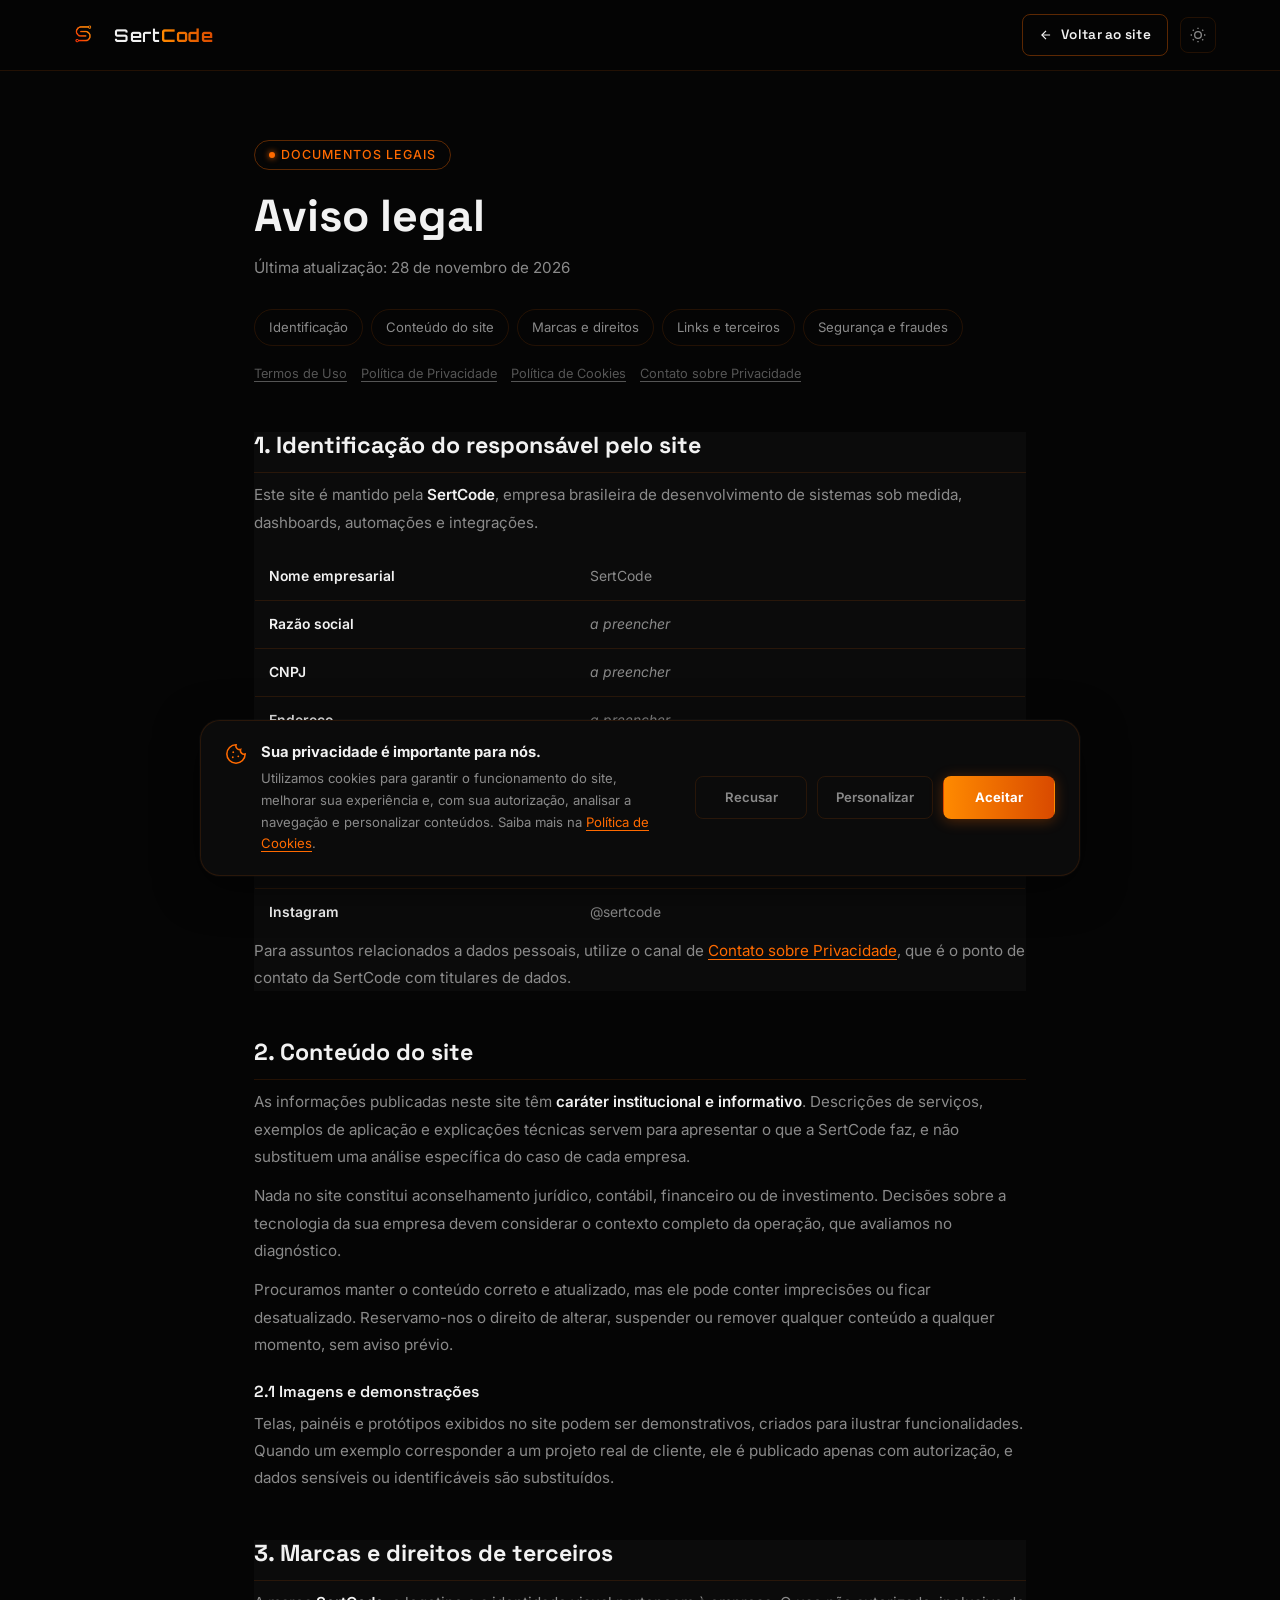
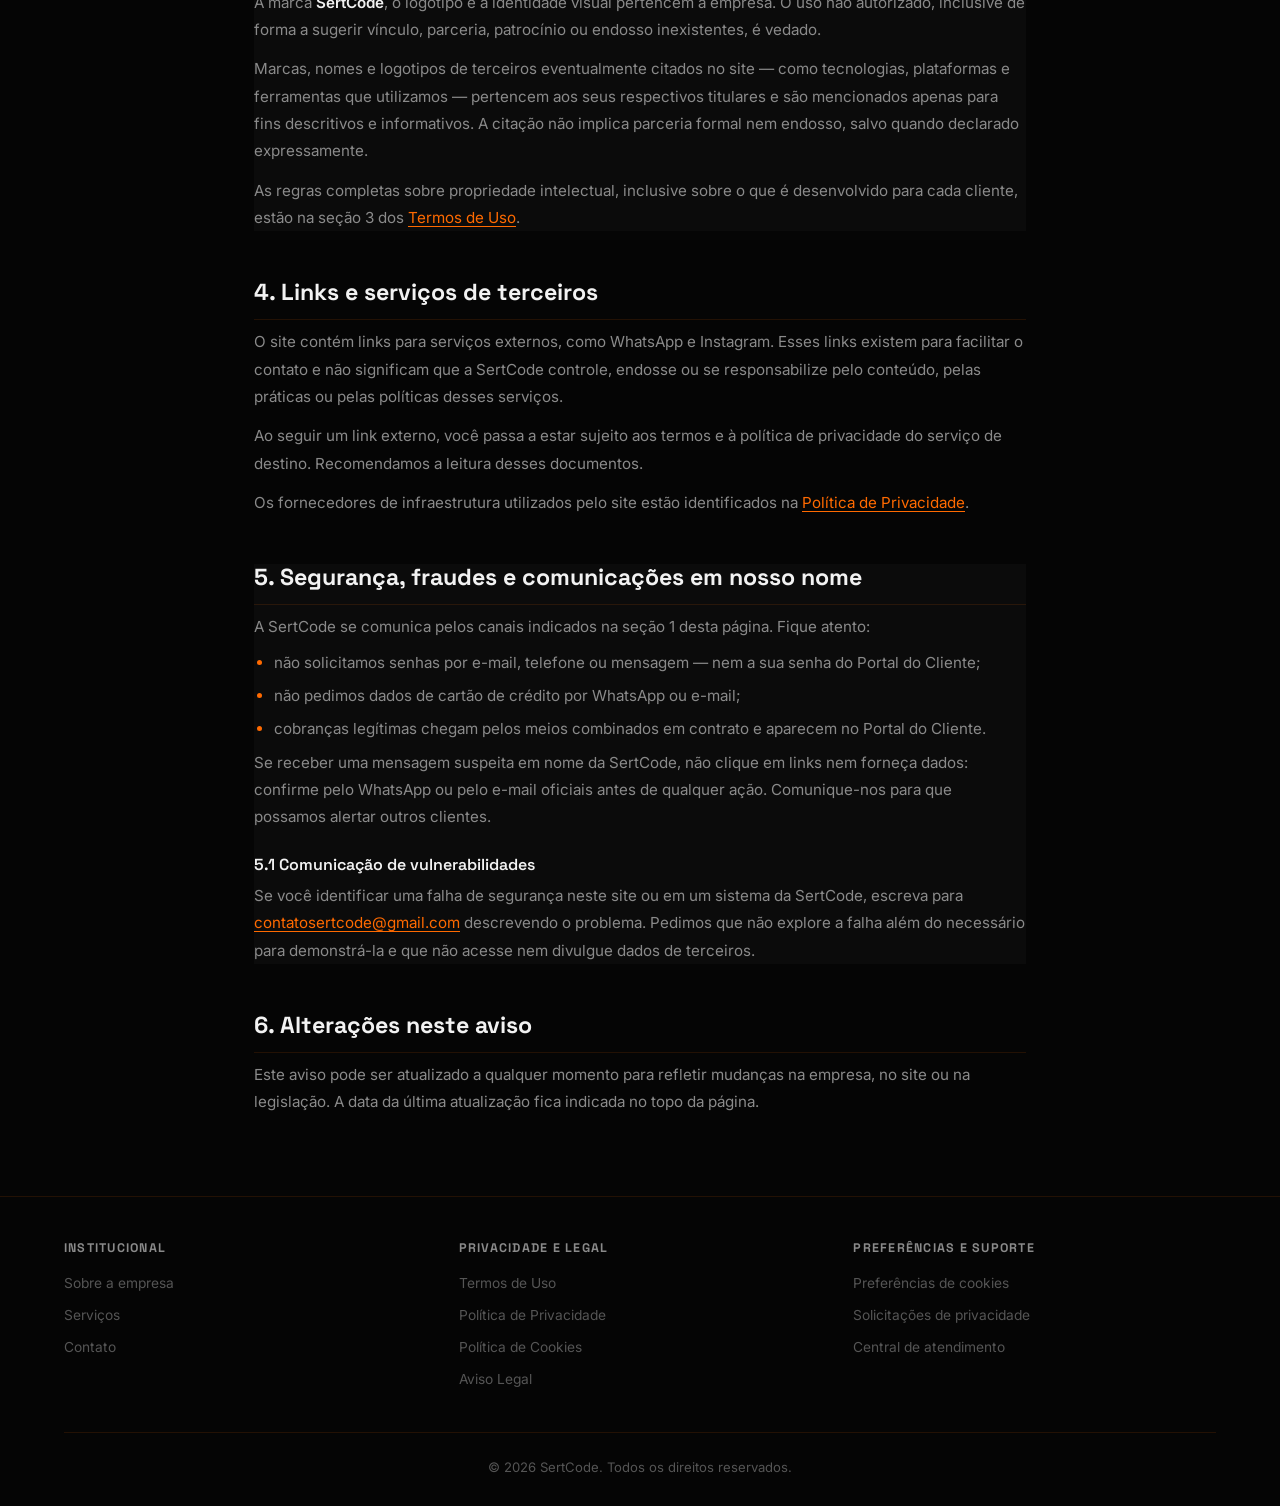
==== aviso-legal.html @ fe590bad "Cookies, paginas legais e Solicitacoes de Privacidade Espelha o que a SertLink ja tem, adaptado ao s" ====
<!DOCTYPE html>
<html lang="pt-BR">
<head>
  <meta charset="UTF-8">
  <meta name="viewport" content="width=device-width, initial-scale=1.0">
  <title>Aviso Legal — SertCode</title>
  <meta name="description" content="Identificação da SertCode, informações institucionais e limitações aplicáveis ao conteúdo do site sertcode.com.br.">
  <link rel="canonical" href="https://sertcode.com.br/aviso-legal.html">
  <link rel="icon" type="image/png" href="assets/logo-symbol.png">

  <link rel="preconnect" href="https://fonts.googleapis.com">
  <link rel="preconnect" href="https://fonts.gstatic.com" crossorigin>
  <link href="https://fonts.googleapis.com/css2?family=Inter:wght@400;500;600&family=Orbitron:wght@600;700&family=Space+Grotesk:wght@500;600;700;800&display=swap" rel="stylesheet">

  <link rel="stylesheet" href="css/variables.css?v=4">
  <link rel="stylesheet" href="css/reset.css?v=4">
  <link rel="stylesheet" href="css/components.css?v=4">
  <link rel="stylesheet" href="css/main.css?v=13">
  <link rel="stylesheet" href="css/cookies.css?v=1">

  <script>
    try { if (localStorage.getItem('sertcode_theme') === 'light') document.documentElement.setAttribute('data-theme', 'light'); } catch (e) {}
  </script>
</head>
<body>

<header id="navbar" class="scrolled">
  <div class="container nav-inner">
    <a href="index.html" class="nav-logo" aria-label="SertCode — Início">
      <img src="assets/logo-symbol.png" alt="SertCode" width="38" height="44">
      <span>Sert<em>Code</em></span>
    </a>
    <div class="legal-nav-actions">
      <a href="index.html" class="btn btn-outline legal-back">
        <svg width="14" height="14" fill="none" stroke="currentColor" stroke-width="2" viewBox="0 0 24 24" aria-hidden="true"><line x1="19" y1="12" x2="5" y2="12"/><polyline points="12 19 5 12 12 5"/></svg>
        Voltar ao site
      </a>
      <button class="theme-toggle" id="theme-toggle" aria-label="Alternar tema" title="Modo claro / escuro">
        <svg class="icon-sun" width="16" height="16" fill="none" stroke="currentColor" stroke-width="2" viewBox="0 0 24 24"><circle cx="12" cy="12" r="5"/><line x1="12" y1="1" x2="12" y2="3"/><line x1="12" y1="21" x2="12" y2="23"/><line x1="4.22" y1="4.22" x2="5.64" y2="5.64"/><line x1="18.36" y1="18.36" x2="19.78" y2="19.78"/><line x1="1" y1="12" x2="3" y2="12"/><line x1="21" y1="12" x2="23" y2="12"/><line x1="4.22" y1="19.78" x2="5.64" y2="18.36"/><line x1="18.36" y1="5.64" x2="19.78" y2="4.22"/></svg>
        <svg class="icon-moon" width="16" height="16" fill="none" stroke="currentColor" stroke-width="2" viewBox="0 0 24 24"><path d="M21 12.79A9 9 0 1111.21 3 7 7 0 0021 12.79z"/></svg>
      </button>
    </div>
  </div>
</header>

<main class="legal">
  <div class="container legal-inner">

    <div class="legal-head">
      <div class="badge">Documentos legais</div>
      <h1>Aviso legal</h1>
      <p class="legal-updated">Última atualização: 28 de novembro de 2026</p>
      <nav class="legal-toc" aria-label="Nesta página">
        <a href="#identificacao">Identificação</a>
        <a href="#conteudo">Conteúdo do site</a>
        <a href="#marcas">Marcas e direitos</a>
        <a href="#terceiros">Links e terceiros</a>
        <a href="#seguranca">Segurança e fraudes</a>
      </nav>
      <nav class="legal-irmas" aria-label="Outros documentos">
        <a href="termos.html">Termos de Uso</a>
        <a href="privacidade.html">Política de Privacidade</a>
        <a href="cookies.html">Política de Cookies</a>
        <a href="contato-privacidade.html">Contato sobre Privacidade</a>
      </nav>
    </div>

    <section id="identificacao">
      <h2>1. Identificação do responsável pelo site</h2>
      <p>Este site é mantido pela <strong>SertCode</strong>, empresa brasileira de desenvolvimento de sistemas sob medida, dashboards, automações e integrações.</p>

      <!-- ═══════════════════════════════════════════════════════════
           PREENCHER antes de publicar: razão social, CNPJ e endereço.
           Esses três dados são a razão de ser desta página — um aviso
           legal sem eles não identifica ninguém. O Marco Civil da
           Internet e o Código de Defesa do Consumidor (art. 2º do
           Decreto 7.962/2013, para quem vende on-line) pedem que o
           responsável pelo site seja identificável.
           ═══════════════════════════════════════════════════════════ -->
      <div class="legal-tabela-rolagem">
        <table class="legal-tabela">
          <tbody>
            <tr><th scope="row">Nome empresarial</th><td>SertCode</td></tr>
            <tr><th scope="row">Razão social</th><td><em>a preencher</em></td></tr>
            <tr><th scope="row">CNPJ</th><td><em>a preencher</em></td></tr>
            <tr><th scope="row">Endereço</th><td><em>a preencher</em></td></tr>
            <tr><th scope="row">E-mail</th><td><a href="mailto:contatosertcode@gmail.com">contatosertcode@gmail.com</a></td></tr>
            <tr><th scope="row">WhatsApp</th><td><a href="https://wa.me/5588994355394" target="_blank" rel="noopener">(88) 99435-5394</a></td></tr>
            <tr><th scope="row">Site</th><td><a href="https://sertcode.com.br">sertcode.com.br</a></td></tr>
            <tr><th scope="row">Instagram</th><td><a href="https://instagram.com/sertcode" target="_blank" rel="noopener">@sertcode</a></td></tr>
          </tbody>
        </table>
      </div>

      <p>Para assuntos relacionados a dados pessoais, utilize o canal de <a href="contato-privacidade.html">Contato sobre Privacidade</a>, que é o ponto de contato da SertCode com titulares de dados.</p>
    </section>

    <section id="conteudo">
      <h2>2. Conteúdo do site</h2>
      <p>As informações publicadas neste site têm <strong>caráter institucional e informativo</strong>. Descrições de serviços, exemplos de aplicação e explicações técnicas servem para apresentar o que a SertCode faz, e não substituem uma análise específica do caso de cada empresa.</p>
      <p>Nada no site constitui aconselhamento jurídico, contábil, financeiro ou de investimento. Decisões sobre a tecnologia da sua empresa devem considerar o contexto completo da operação, que avaliamos no diagnóstico.</p>
      <p>Procuramos manter o conteúdo correto e atualizado, mas ele pode conter imprecisões ou ficar desatualizado. Reservamo-nos o direito de alterar, suspender ou remover qualquer conteúdo a qualquer momento, sem aviso prévio.</p>

      <h3>2.1 Imagens e demonstrações</h3>
      <p>Telas, painéis e protótipos exibidos no site podem ser demonstrativos, criados para ilustrar funcionalidades. Quando um exemplo corresponder a um projeto real de cliente, ele é publicado apenas com autorização, e dados sensíveis ou identificáveis são substituídos.</p>
    </section>

    <section id="marcas">
      <h2>3. Marcas e direitos de terceiros</h2>
      <p>A marca <strong>SertCode</strong>, o logotipo e a identidade visual pertencem à empresa. O uso não autorizado, inclusive de forma a sugerir vínculo, parceria, patrocínio ou endosso inexistentes, é vedado.</p>
      <p>Marcas, nomes e logotipos de terceiros eventualmente citados no site — como tecnologias, plataformas e ferramentas que utilizamos — pertencem aos seus respectivos titulares e são mencionados apenas para fins descritivos e informativos. A citação não implica parceria formal nem endosso, salvo quando declarado expressamente.</p>
      <p>As regras completas sobre propriedade intelectual, inclusive sobre o que é desenvolvido para cada cliente, estão na seção 3 dos <a href="termos.html#propriedade">Termos de Uso</a>.</p>
    </section>

    <section id="terceiros">
      <h2>4. Links e serviços de terceiros</h2>
      <p>O site contém links para serviços externos, como WhatsApp e Instagram. Esses links existem para facilitar o contato e não significam que a SertCode controle, endosse ou se responsabilize pelo conteúdo, pelas práticas ou pelas políticas desses serviços.</p>
      <p>Ao seguir um link externo, você passa a estar sujeito aos termos e à política de privacidade do serviço de destino. Recomendamos a leitura desses documentos.</p>
      <p>Os fornecedores de infraestrutura utilizados pelo site estão identificados na <a href="privacidade.html#compartilhamento">Política de Privacidade</a>.</p>
    </section>

    <section id="seguranca">
      <h2>5. Segurança, fraudes e comunicações em nosso nome</h2>
      <p>A SertCode se comunica pelos canais indicados na seção 1 desta página. Fique atento:</p>
      <ul>
        <li>não solicitamos senhas por e-mail, telefone ou mensagem — nem a sua senha do Portal do Cliente;</li>
        <li>não pedimos dados de cartão de crédito por WhatsApp ou e-mail;</li>
        <li>cobranças legítimas chegam pelos meios combinados em contrato e aparecem no Portal do Cliente.</li>
      </ul>
      <p>Se receber uma mensagem suspeita em nome da SertCode, não clique em links nem forneça dados: confirme pelo WhatsApp ou pelo e-mail oficiais antes de qualquer ação. Comunique-nos para que possamos alertar outros clientes.</p>

      <h3>5.1 Comunicação de vulnerabilidades</h3>
      <p>Se você identificar uma falha de segurança neste site ou em um sistema da SertCode, escreva para <a href="mailto:contatosertcode@gmail.com">contatosertcode@gmail.com</a> descrevendo o problema. Pedimos que não explore a falha além do necessário para demonstrá-la e que não acesse nem divulgue dados de terceiros.</p>
    </section>

    <section id="alteracoes">
      <h2>6. Alterações neste aviso</h2>
      <p>Este aviso pode ser atualizado a qualquer momento para refletir mudanças na empresa, no site ou na legislação. A data da última atualização fica indicada no topo da página.</p>
    </section>

  </div>
</main>

<footer class="legal-footer">
  <div class="container">
    <div class="legal-footer-cols">
      <div class="legal-footer-col">
        <h4>Institucional</h4>
        <a href="index.html#sobre">Sobre a empresa</a>
        <a href="index.html#servicos">Serviços</a>
        <a href="index.html#contato">Contato</a>
      </div>
      <div class="legal-footer-col">
        <h4>Privacidade e Legal</h4>
        <a href="termos.html">Termos de Uso</a>
        <a href="privacidade.html">Política de Privacidade</a>
        <a href="cookies.html">Política de Cookies</a>
        <a href="aviso-legal.html">Aviso Legal</a>
      </div>
      <div class="legal-footer-col">
        <h4>Preferências e Suporte</h4>
        <a href="#" data-cookies="preferencias">Preferências de cookies</a>
        <a href="contato-privacidade.html">Solicitações de privacidade</a>
        <a href="cliente.html">Central de atendimento</a>
      </div>
    </div>
    <div class="legal-footer-base">&copy; 2026 SertCode. Todos os direitos reservados.</div>
  </div>
</footer>

<script>
  document.getElementById('theme-toggle').addEventListener('click', function () {
    var root = document.documentElement;
    var toLight = root.getAttribute('data-theme') !== 'light';
    if (toLight) root.setAttribute('data-theme', 'light'); else root.removeAttribute('data-theme');
    try { localStorage.setItem('sertcode_theme', toLight ? 'light' : 'dark'); } catch (e) {}
  });
</script>
<script src="js/cookies.js?v=1" defer></script>

</body>
</html>
---- css/variables.css ----
:root {
  --bg:           #050505;
  --surface:      #0B0B0B;
  --surface-2:    #111111;
  --border:       rgba(255,106,0,0.12);
  --border-hover: rgba(255,106,0,0.35);
  --text:         #F2F2F2;
  --text-muted:   #8A8A8A;
  --text-dim:     #555555;
  --orange:       #FF6A00;
  --orange-dark:  #D94A00;
  --glow:         #FF8A00;
  --gradient:     linear-gradient(180deg,#FF8A00 0%,#FF6A00 45%,#F25C05 75%,#D94A00 100%);
  --gradient-h:   linear-gradient(90deg,#FF8A00 0%,#D94A00 100%);
  --shadow-glow:  0 0 24px rgba(255,106,0,0.25), 0 0 60px rgba(255,106,0,0.08);
  --shadow-card:  0 4px 32px rgba(0,0,0,0.6);
  --radius:       12px;
  --radius-sm:    8px;
  --radius-lg:    20px;
  --font-body:    'Inter', system-ui, sans-serif;
  --font-head:    'Space Grotesk', 'Inter', system-ui, sans-serif;
  --transition:   0.3s cubic-bezier(0.4,0,0.2,1);
  --max-w:        1200px;
  --section-gap:  120px;
}

/* ── TEMA CLARO ── */
[data-theme="light"] {
  --bg:           #F5F5F5;
  --surface:      #FFFFFF;
  --surface-2:    #EFEFEF;
  --border:       rgba(255,106,0,0.15);
  --border-hover: rgba(255,106,0,0.4);
  --text:         #111111;
  --text-muted:   #555555;
  --text-dim:     #999999;
  --shadow-card:  0 4px 32px rgba(0,0,0,0.1);
}
---- css/components.css ----
/* ── BUTTONS ── */
.btn {
  display: inline-flex; align-items: center; gap: 8px;
  padding: 14px 32px; border-radius: var(--radius-sm);
  font-family: var(--font-head); font-weight: 600; font-size: 0.95rem;
  letter-spacing: 0.02em; cursor: pointer; transition: var(--transition);
  position: relative; overflow: hidden; white-space: nowrap;
}
.btn::before {
  content: ''; position: absolute; inset: 0;
  background: rgba(255,255,255,0.08); opacity: 0;
  transition: opacity var(--transition);
}
.btn:hover::before { opacity: 1; }
.btn-primary {
  background: var(--gradient-h); color: #fff;
  box-shadow: 0 0 20px rgba(255,106,0,0.4), 0 4px 16px rgba(0,0,0,0.4);
}
.btn-primary:hover {
  box-shadow: 0 0 32px rgba(255,106,0,0.6), 0 6px 20px rgba(0,0,0,0.5);
  transform: translateY(-1px);
}
.btn-outline {
  border: 1.5px solid var(--border-hover); color: var(--text);
}
.btn-outline:hover {
  border-color: var(--orange); color: var(--orange);
  box-shadow: 0 0 16px rgba(255,106,0,0.2);
  transform: translateY(-1px);
}

/* ── BADGE ── */
.badge {
  display: inline-flex; align-items: center; gap: 6px;
  padding: 4px 14px; border-radius: 100px;
  border: 1px solid var(--border-hover);
  font-size: 0.78rem; font-weight: 500; letter-spacing: 0.08em;
  text-transform: uppercase; color: var(--orange);
}
.badge::before {
  content: ''; width: 6px; height: 6px; border-radius: 50%;
  background: var(--orange);
  box-shadow: 0 0 6px var(--orange);
  animation: pulse 2s infinite;
}
@keyframes pulse {
  0%,100% { opacity:1; } 50% { opacity:0.4; }
}

/* ── SECTION HEADER ── */
.section-header { text-align: center; margin-bottom: 64px; }
.section-header .badge { margin-bottom: 20px; }
.section-header h2 {
  font-size: clamp(2rem, 4vw, 3rem); font-weight: 700;
  color: var(--text); margin-bottom: 16px;
}
.section-header p {
  font-size: 1.05rem; max-width: 560px; margin: 0 auto;
  color: var(--text-muted); line-height: 1.7;
}

/* ── CARD ── */
.card {
  background: var(--surface); border: 1px solid var(--border);
  border-radius: var(--radius); padding: 32px;
  transition: var(--transition); position: relative; overflow: hidden;
}
.card::after {
  content: ''; position: absolute; inset: 0;
  background: radial-gradient(circle at 50% 0%, rgba(255,106,0,0.06) 0%, transparent 60%);
  opacity: 0; transition: opacity var(--transition);
  pointer-events: none;
}
.card:hover { border-color: var(--border-hover); transform: translateY(-4px); box-shadow: var(--shadow-card); }
.card:hover::after { opacity: 1; }

/* ── ICON BOX ── */
.icon-box {
  width: 52px; height: 52px; border-radius: var(--radius-sm);
  background: rgba(255,106,0,0.1); border: 1px solid rgba(255,106,0,0.2);
  display: flex; align-items: center; justify-content: center;
  color: var(--orange); margin-bottom: 20px; transition: var(--transition);
}
.card:hover .icon-box {
  background: rgba(255,106,0,0.2); box-shadow: 0 0 16px rgba(255,106,0,0.25);
}

/* ── DIVIDER ── */
.divider {
  width: 48px; height: 3px; background: var(--gradient-h);
  border-radius: 2px; margin: 16px 0;
}

/* ── REVEAL ANIMATION ── */
.reveal {
  opacity: 0; transform: translateY(32px);
  transition: opacity 0.7s ease, transform 0.7s ease;
}
.reveal.visible { opacity: 1; transform: translateY(0); }
.reveal-left  { opacity: 0; transform: translateX(-32px); transition: opacity 0.7s ease, transform 0.7s ease; }
.reveal-right { opacity: 0; transform: translateX(32px);  transition: opacity 0.7s ease, transform 0.7s ease; }
.reveal-left.visible, .reveal-right.visible { opacity: 1; transform: translateX(0); }

/* ── CONTAINER ── */
.container { max-width: var(--max-w); margin: 0 auto; padding: 0 24px; }

/* ── GRADIENT TEXT ── */
.grad-text {
  background: var(--gradient-h); -webkit-background-clip: text;
  -webkit-text-fill-color: transparent; background-clip: text;
}

/* ── THEME TOGGLE ── */
.theme-toggle {
  width: 36px; height: 36px;
  border-radius: var(--radius-sm);
  border: 1.5px solid var(--border);
  background: transparent;
  color: var(--text-muted);
  display: flex; align-items: center; justify-content: center;
  cursor: pointer; transition: var(--transition);
  flex-shrink: 0;
}
.theme-toggle:hover {
  border-color: var(--orange);
  color: var(--orange);
}
/* mostrar só o ícone correto */
[data-theme="light"] .theme-toggle .icon-sun  { display: none; }
[data-theme="light"] .theme-toggle .icon-moon { display: block; }
:not([data-theme="light"]) .theme-toggle .icon-sun  { display: block; }
:not([data-theme="light"]) .theme-toggle .icon-moon { display: none; }

/* ── FOOTER LOGO COMO LINK ── */
a.footer-logo {
  text-decoration: none;
  transition: opacity var(--transition);
}
a.footer-logo:hover { opacity: 0.8; }
---- css/main.css ----
/* ══════════════════════════════════════
   PRELOADER
══════════════════════════════════════ */
#preloader {
  position: fixed; inset: 0; z-index: 9999;
  background: var(--bg); display: flex; flex-direction: column;
  align-items: center; justify-content: center; gap: 24px;
  transition: opacity 0.6s ease, visibility 0.6s ease;
}
#preloader.hidden { opacity: 0; visibility: hidden; }
#preloader .pre-logo { width: 64px; animation: preRotate 1.8s ease-in-out infinite; }
@keyframes preRotate { 0%,100%{transform:scale(1);} 50%{transform:scale(1.12);} }
#preloader .pre-bar {
  width: 160px; height: 2px; background: var(--surface-2); border-radius: 2px; overflow: hidden;
}
#preloader .pre-bar-fill {
  height: 100%; background: var(--gradient-h); border-radius: 2px;
  animation: preLoad 1.6s ease forwards;
}
@keyframes preLoad { from{width:0} to{width:100%} }

/* ══════════════════════════════════════
   CURSOR
══════════════════════════════════════ */
#cursor {
  width: 12px; height: 12px; background: var(--orange);
  border-radius: 50%; position: fixed; pointer-events: none;
  z-index: 9998; transform: translate(-50%,-50%);
  transition: transform 0.1s, width 0.3s, height 0.3s, background 0.3s;
  mix-blend-mode: screen;
}
#cursor-ring {
  width: 36px; height: 36px; border: 1.5px solid rgba(255,106,0,0.5);
  border-radius: 50%; position: fixed; pointer-events: none;
  z-index: 9997; transform: translate(-50%,-50%);
  transition: left 0.12s ease, top 0.12s ease, width 0.3s, height 0.3s, opacity 0.3s;
}

/* ══════════════════════════════════════
   NAV
══════════════════════════════════════ */
#navbar {
  position: fixed; top: 0; left: 0; right: 0; z-index: 1000;
  padding: 20px 0; transition: var(--transition);
}
#navbar.scrolled {
  background: rgba(5,5,5,0.92); backdrop-filter: blur(20px);
  border-bottom: 1px solid var(--border); padding: 14px 0;
}
.nav-inner {
  display: flex; align-items: center; justify-content: space-between;
}
.nav-logo { display: flex; align-items: center; gap: 12px; }
.nav-logo img { width: 38px; height: auto; }
.nav-logo span {
  font-family: 'Orbitron', sans-serif; font-weight: 600; font-size: 1.1rem;
  letter-spacing: 0.04em; color: var(--text);
}
.nav-logo span em {
  font-weight: 700; font-style: normal;
  background: var(--gradient-h);
  -webkit-background-clip: text; -webkit-text-fill-color: transparent;
  background-clip: text;
}
.nav-links { display: flex; align-items: center; gap: 36px; }
.nav-links a {
  font-size: 0.9rem; font-weight: 500; color: var(--text-muted);
  transition: color var(--transition); letter-spacing: 0.02em;
}
.nav-links a:hover { color: var(--text); }
.nav-cta { display: flex; align-items: center; gap: 12px; }
.nav-cta .btn { padding: 10px 22px; font-size: 0.88rem; }
.hamburger {
  display: none; flex-direction: column; gap: 5px; cursor: pointer; padding: 4px;
}
.hamburger span {
  display: block; width: 24px; height: 2px; background: var(--text);
  border-radius: 2px; transition: var(--transition);
}
.hamburger.open span:nth-child(1) { transform: translateY(7px) rotate(45deg); }
.hamburger.open span:nth-child(2) { opacity: 0; }
.hamburger.open span:nth-child(3) { transform: translateY(-7px) rotate(-45deg); }

/* mobile menu */
#mobile-menu {
  display: none; position: fixed; inset: 0; z-index: 999;
  background: rgba(5,5,5,0.98); backdrop-filter: blur(24px);
  flex-direction: column; align-items: center; justify-content: center;
  gap: 40px; opacity: 0; visibility: hidden; transition: var(--transition);
}
#mobile-menu.open { opacity: 1; visibility: visible; display: flex; }
#mobile-menu a {
  font-family: var(--font-head); font-size: 1.6rem; font-weight: 700;
  color: var(--text-muted); transition: color var(--transition);
}
#mobile-menu a:hover { color: var(--orange); }

/* ══════════════════════════════════════
   HERO
══════════════════════════════════════ */
#hero {
  min-height: 100vh; display: flex; align-items: center;
  position: relative; overflow: hidden; padding-top: 100px;
}
#hero-canvas {
  position: absolute; inset: 0; z-index: 0; opacity: 0.35;
}
.hero-glow {
  position: absolute; width: 600px; height: 600px; border-radius: 50%;
  background: radial-gradient(circle, rgba(255,106,0,0.12) 0%, transparent 70%);
  top: -100px; right: -100px; z-index: 0; pointer-events: none;
  animation: glowPulse 6s ease-in-out infinite;
}
@keyframes glowPulse { 0%,100%{opacity:1;transform:scale(1);} 50%{opacity:0.6;transform:scale(1.1);} }
.hero-inner {
  position: relative; z-index: 1;
  display: grid; grid-template-columns: 1fr 1fr; gap: 64px;
  align-items: center; width: 100%;
}
.hero-content { max-width: 580px; }
.hero-content .badge { margin-bottom: 28px; }
.hero-content h1 {
  font-size: clamp(2.6rem, 5.5vw, 4.2rem); font-weight: 800;
  line-height: 1.1; color: var(--text); margin-bottom: 24px;
  letter-spacing: -0.02em;
}
.hero-content p {
  font-size: 1.1rem; line-height: 1.75; color: var(--text-muted);
  margin-bottom: 40px; max-width: 480px;
}
.hero-btns { display: flex; gap: 16px; flex-wrap: wrap; }
.hero-stats {
  display: flex; gap: 40px; margin-top: 56px; padding-top: 40px;
  border-top: 1px solid var(--border);
}
.hero-stat-num {
  font-family: var(--font-head); font-size: 2rem; font-weight: 800;
  color: var(--orange); line-height: 1;
}
.hero-stat-label {
  font-size: 0.82rem; color: var(--text-dim); margin-top: 4px;
  text-transform: uppercase; letter-spacing: 0.06em;
}
/* hero visual */
.hero-visual {
  display: flex; align-items: center; justify-content: center; position: relative;
}
.hero-symbol-wrap {
  position: relative; display: flex; align-items: center; justify-content: center;
}
.hero-symbol-bg {
  width: 420px; height: 420px; border-radius: 50%;
  background: radial-gradient(circle, rgba(255,106,0,0.08) 0%, transparent 70%);
  position: absolute;
  animation: glowPulse 4s ease-in-out infinite;
}
.hero-symbol-ring {
  width: 320px; height: 320px; border-radius: 50%;
  border: 1px solid rgba(255,106,0,0.15);
  position: absolute; animation: spin 20s linear infinite;
}
.hero-symbol-ring-2 {
  width: 260px; height: 260px; border-radius: 50%;
  border: 1px dashed rgba(255,106,0,0.1);
  position: absolute; animation: spin 14s linear infinite reverse;
}
@keyframes spin { to { transform: rotate(360deg); } }
.hero-symbol { width: 140px; position: relative; z-index: 1;
  filter: drop-shadow(0 0 24px rgba(255,106,0,0.5));
  animation: float 5s ease-in-out infinite;
}
@keyframes float { 0%,100%{transform:translateY(0);} 50%{transform:translateY(-12px);} }

/* floating cards */
.hero-float-card {
  position: absolute; background: var(--surface); border: 1px solid var(--border);
  border-radius: var(--radius-sm); padding: 12px 16px;
  display: flex; align-items: center; gap: 10px;
  font-size: 0.82rem; font-weight: 500; color: var(--text);
  box-shadow: var(--shadow-card); backdrop-filter: blur(12px);
  animation: float 5s ease-in-out infinite;
}
.hero-float-card:nth-child(2) { animation-delay: -1.5s; }
.hero-float-card:nth-child(3) { animation-delay: -3s; }
.hero-float-card .dot { width:8px;height:8px;border-radius:50%;background:var(--orange);box-shadow:0 0 6px var(--orange); }
.card-top-right { top: 30px; right: -20px; }
.card-bottom-left { bottom: 20px; left: -30px; }
.card-mid-right { top: 50%; right: -40px; transform: translateY(-50%); }

/* ══════════════════════════════════════
   SECTION WRAPPER
══════════════════════════════════════ */
section { padding: var(--section-gap) 0; }
section:nth-child(even) { background: var(--surface); }

/* ══════════════════════════════════════
   SOBRE
══════════════════════════════════════ */
.about-centered {
  max-width: 760px; margin: 0 auto; text-align: center;
}
.about-centered .divider { margin: 16px auto; }
.about-centered h2 {
  font-size: clamp(1.8rem, 3vw, 2.6rem); font-weight: 700;
  color: var(--text); margin-bottom: 20px;
}
.about-centered p { font-size: 1rem; line-height: 1.8; margin-bottom: 20px; }
.about-tags { display: flex; flex-wrap: wrap; justify-content: center; gap: 10px; margin-top: 32px; }
.about-tag {
  padding: 6px 16px; border-radius: 100px;
  border: 1px solid var(--border); font-size: 0.82rem;
  color: var(--text-muted); transition: var(--transition);
}
.about-tag:hover { border-color: var(--orange); color: var(--orange); }

/* ── Quem lidera ── */
.founder {
  display: grid; grid-template-columns: minmax(0, 360px) minmax(0, 1fr);
  gap: clamp(32px, 5vw, 64px); align-items: center;
  max-width: 980px; margin: clamp(64px, 8vw, 96px) auto 0;
}

.founder-retrato { position: relative; margin: 0; }
/* O brilho fica atrás e maior que a foto: é o que tira o ar de recorte
   colado e integra o retrato ao resto da página. */
.founder-aura {
  position: absolute; inset: -14%; border-radius: 50%;
  background: radial-gradient(circle at 50% 42%,
    rgba(255,138,0,0.28) 0%, rgba(255,106,0,0.10) 45%, transparent 72%);
  filter: blur(6px); pointer-events: none;
}
.founder-retrato img {
  /* `height: auto` é obrigatório: sem ele o atributo height do HTML vale
     como altura fixa, as duas medidas ficam definidas e o aspect-ratio
     é ignorado — a foto saía com 1402px de altura. */
  position: relative; display: block; width: 100%; height: auto;
  aspect-ratio: 1 / 1;
  object-fit: cover; object-position: 50% 14%;
  border-radius: 50%;
  /* A máscara apaga os últimos por cento da borda, então o fundo cinza do
     estúdio se dissolve em vez de terminar num corte seco. Sem moldura:
     a forma vem do desvanecimento, não de um anel desenhado por cima. */
  -webkit-mask-image: radial-gradient(circle at 50% 50%, #000 67%, transparent 99%);
          mask-image: radial-gradient(circle at 50% 50%, #000 67%, transparent 99%);
  /* drop-shadow segue o alfa da máscara; box-shadow desenharia a sombra
     do quadrado original e devolveria a borda que acabamos de dissolver. */
  filter: drop-shadow(0 18px 40px rgba(0,0,0,0.38));
}
[data-theme="light"] .founder-retrato img { filter: drop-shadow(0 18px 40px rgba(0,0,0,0.14)); }

.founder-selo {
  position: absolute; left: 50%; bottom: -10px; transform: translateX(-50%);
  z-index: 2;
  display: inline-flex; align-items: center; gap: 7px; white-space: nowrap;
  padding: 8px 16px; border-radius: 100px;
  background: var(--gradient-h); color: #fff;
  font-size: 0.76rem; font-weight: 700; letter-spacing: .04em;
  box-shadow: 0 8px 22px rgba(217,74,0,0.35);
}
/* A barra é o caractere mesmo, só esmaecido: desenhada com um elemento
   vazio ela sumiria ao copiar o texto e para quem usa leitor de tela,
   que ouviria "CEOCofundadora". */
.founder-selo-barra { opacity: .45; font-weight: 400; }

.founder-texto { text-align: left; }
.founder-texto .badge { margin-bottom: 14px; }
.founder-nome {
  font-family: var(--font-head);
  font-size: clamp(1.5rem, 2.6vw, 2rem); font-weight: 700;
  color: var(--text); margin-bottom: 8px;
}
/* Os dois títulos separados por um losango: lidos como duas competências
   de igual peso, e não como um cargo comprido. */
.founder-cargo {
  display: flex; align-items: center; flex-wrap: wrap; gap: 10px;
  margin-bottom: 22px; font-size: 0.9rem; font-weight: 600;
}
.founder-cargo span {
  background: var(--gradient-h);
  -webkit-background-clip: text; -webkit-text-fill-color: transparent;
  background-clip: text;
}
.founder-cargo i {
  width: 5px; height: 5px; flex-shrink: 0;
  transform: rotate(45deg); background: var(--orange); opacity: .55;
}

.founder-texto > p { font-size: 0.97rem; line-height: 1.8; margin-bottom: 22px; }

.founder-pontos { list-style: none; display: grid; gap: 14px; margin: 0; padding: 0; }
.founder-pontos li {
  position: relative; padding-left: 26px;
  font-size: 0.9rem; line-height: 1.65; color: var(--text-muted);
}
.founder-pontos li::before {
  content: ''; position: absolute; left: 0; top: 7px;
  width: 11px; height: 11px; border-radius: 50%;
  border: 2px solid var(--orange);
}
.founder-pontos strong {
  display: block; color: var(--text); font-weight: 600;
  font-size: 0.95rem; margin-bottom: 2px;
}

@media (max-width: 860px) {
  .founder { grid-template-columns: 1fr; justify-items: center; text-align: center; }
  .founder-retrato { width: min(280px, 72vw); }
  .founder-texto { text-align: left; margin-top: 18px; }
  .founder-cargo { justify-content: flex-start; }
}
/* Em tela estreita os dois títulos não cabem lado a lado e o losango
   sobrava sozinho no fim da linha; empilhados, cada um fica inteiro. */
@media (max-width: 560px) {
  .founder-cargo { flex-direction: column; align-items: flex-start; gap: 3px; }
  .founder-cargo i { display: none; }
}

/* ══════════════════════════════════════
   SERVIÇOS
══════════════════════════════════════ */
.services-grid {
  display: grid; grid-template-columns: repeat(auto-fit, minmax(280px, 1fr)); gap: 20px;
}
.service-card { cursor: default; }
.service-card h3 { font-size: 1.05rem; font-weight: 600; color: var(--text); margin-bottom: 10px; }
.service-card p { font-size: 0.9rem; line-height: 1.7; }

/* ══════════════════════════════════════
   PORTFÓLIO
══════════════════════════════════════ */
.portfolio-grid {
  display: grid; grid-template-columns: repeat(auto-fit, minmax(340px, 1fr)); gap: 24px;
}
.portfolio-card {
  background: var(--surface); border: 1px solid var(--border);
  border-radius: var(--radius); overflow: hidden; cursor: pointer;
  transition: var(--transition);
}
.portfolio-card:hover { border-color: var(--border-hover); transform: translateY(-4px); box-shadow: var(--shadow-card); }
.portfolio-img {
  height: 200px; display: flex; align-items: center; justify-content: center;
  position: relative; overflow: hidden;
}
.portfolio-img .overlay {
  position: absolute; inset: 0; background: rgba(0,0,0,0.6);
  display: flex; align-items: center; justify-content: center;
  opacity: 0; transition: var(--transition);
}
.portfolio-card:hover .overlay { opacity: 1; }
.overlay span {
  border: 1.5px solid var(--orange); color: var(--orange);
  padding: 8px 20px; border-radius: var(--radius-sm);
  font-size: 0.85rem; font-weight: 600;
}
.portfolio-body { padding: 24px; }
.portfolio-seg {
  font-size: 0.75rem; text-transform: uppercase; letter-spacing: 0.1em;
  color: var(--orange); margin-bottom: 8px; font-weight: 600;
}
.portfolio-body h3 { font-size: 1.05rem; font-weight: 700; color: var(--text); margin-bottom: 12px; }
.portfolio-body p { font-size: 0.88rem; line-height: 1.65; }

/* modal */
.modal-overlay {
  position: fixed; inset: 0; z-index: 2000;
  background: rgba(0,0,0,0.85); backdrop-filter: blur(12px);
  display: flex; align-items: center; justify-content: center;
  opacity: 0; visibility: hidden; transition: var(--transition); padding: 24px;
}
.modal-overlay.open { opacity: 1; visibility: visible; }
.modal-box {
  background: var(--surface-2); border: 1px solid var(--border-hover);
  border-radius: var(--radius-lg); padding: 48px; max-width: 640px; width: 100%;
  transform: translateY(20px); transition: transform var(--transition);
  max-height: 90vh; overflow-y: auto; position: relative;
}
.modal-overlay.open .modal-box { transform: translateY(0); }
.modal-close {
  position: absolute; top: 20px; right: 20px; width: 36px; height: 36px;
  border-radius: 50%; border: 1px solid var(--border); cursor: pointer;
  display: flex; align-items: center; justify-content: center;
  color: var(--text-muted); font-size: 1.2rem; transition: var(--transition);
}
.modal-close:hover { border-color: var(--orange); color: var(--orange); }
.modal-tag {
  display: inline-block; padding: 4px 12px; border-radius: 100px;
  background: rgba(255,106,0,0.1); border: 1px solid rgba(255,106,0,0.3);
  font-size: 0.75rem; color: var(--orange); font-weight: 600;
  text-transform: uppercase; letter-spacing: 0.08em; margin-bottom: 16px;
}
.modal-box h2 { font-size: 1.6rem; font-weight: 700; color: var(--text); margin-bottom: 28px; }
.modal-row { margin-bottom: 24px; }
.modal-row-label {
  font-size: 0.78rem; text-transform: uppercase; letter-spacing: 0.1em;
  color: var(--text-dim); font-weight: 600; margin-bottom: 6px;
}
.modal-row-text { font-size: 0.95rem; color: var(--text-muted); line-height: 1.7; }
.modal-impact {
  background: rgba(255,106,0,0.08); border: 1px solid rgba(255,106,0,0.2);
  border-radius: var(--radius-sm); padding: 20px; margin-top: 24px;
}
.modal-impact-label {
  font-size: 0.78rem; text-transform: uppercase; letter-spacing: 0.1em;
  color: var(--orange); font-weight: 700; margin-bottom: 8px;
}
.modal-impact-text { font-size: 0.95rem; color: var(--text-muted); line-height: 1.7; }

/* ══════════════════════════════════════
   DIFERENCIAIS
══════════════════════════════════════ */
.diff-grid {
  display: grid; grid-template-columns: repeat(auto-fit, minmax(300px, 1fr)); gap: 20px;
}
.diff-card { display: flex; gap: 20px; align-items: flex-start; }
.diff-icon {
  width: 44px; height: 44px; min-width: 44px; border-radius: var(--radius-sm);
  background: rgba(255,106,0,0.1); border: 1px solid rgba(255,106,0,0.2);
  display: flex; align-items: center; justify-content: center; color: var(--orange);
}
.diff-text h3 { font-size: 0.98rem; font-weight: 600; color: var(--text); margin-bottom: 6px; }
.diff-text p { font-size: 0.88rem; line-height: 1.65; }

/* ══════════════════════════════════════
   PROCESSO
══════════════════════════════════════ */
.process-track {
  position: relative; display: flex; gap: 0; overflow: hidden;
}
.process-track::before {
  content: ''; position: absolute; top: 32px; left: 32px; right: 32px;
  height: 1px; background: var(--border); z-index: 0;
}
.process-step {
  flex: 1; display: flex; flex-direction: column; align-items: center;
  text-align: center; padding: 0 16px; position: relative; z-index: 1;
}
.step-num {
  width: 64px; height: 64px; border-radius: 50%; display: flex;
  align-items: center; justify-content: center; font-family: var(--font-head);
  font-weight: 800; font-size: 1.1rem; margin-bottom: 20px;
  background: var(--surface); border: 1px solid var(--border); color: var(--text-muted);
  transition: var(--transition); position: relative;
}
.step-num.active {
  background: var(--gradient-h); color: #fff; border-color: transparent;
  box-shadow: 0 0 20px rgba(255,106,0,0.4);
}
.step-title { font-size: 0.88rem; font-weight: 700; color: var(--text); margin-bottom: 8px; }
.step-desc { font-size: 0.8rem; color: var(--text-dim); line-height: 1.6; }

/* ══════════════════════════════════════
   DEPOIMENTOS
══════════════════════════════════════ */
.testi-grid {
  display: grid; grid-template-columns: repeat(auto-fit, minmax(280px, 1fr)); gap: 24px;
}
.testi-placeholder {
  min-height: 120px;
}
.testi-card {
  background: rgba(11,11,11,0.8); border: 1px solid var(--border);
  border-radius: var(--radius); padding: 32px;
  backdrop-filter: blur(12px); transition: var(--transition);
  position: relative; overflow: hidden;
}
.testi-card::before {
  content: '\201C'; position: absolute; top: 16px; right: 24px;
  font-size: 5rem; color: rgba(255,106,0,0.06); font-family: Georgia, serif;
  line-height: 1;
}
.testi-card:hover { border-color: var(--border-hover); }
.testi-stars { color: var(--orange); font-size: 0.85rem; margin-bottom: 16px; }
.testi-text { font-size: 0.92rem; line-height: 1.75; color: var(--text-muted); margin-bottom: 24px; }
.testi-author { display: flex; align-items: center; gap: 14px; }
.testi-avatar {
  width: 44px; height: 44px; border-radius: 50%;
  background: var(--gradient-h); display: flex; align-items: center; justify-content: center;
  font-family: var(--font-head); font-weight: 700; color: #fff; font-size: 0.9rem;
  flex-shrink: 0;
}
.testi-name { font-weight: 600; font-size: 0.9rem; color: var(--text); }
.testi-role { font-size: 0.8rem; color: var(--text-dim); }

/* ══════════════════════════════════════
   FAQ
══════════════════════════════════════ */
.faq-list { max-width: 780px; margin: 0 auto; }
.faq-item {
  border: 1px solid var(--border); border-radius: var(--radius);
  margin-bottom: 12px; overflow: hidden; transition: border-color var(--transition);
}
.faq-item.open { border-color: var(--border-hover); }
.faq-question {
  width: 100%; display: flex; align-items: center; justify-content: space-between;
  padding: 22px 28px; cursor: pointer; background: var(--surface);
  font-family: var(--font-head); font-weight: 600; font-size: 0.98rem;
  color: var(--text); transition: color var(--transition); text-align: left;
}
.faq-item.open .faq-question { color: var(--orange); }
.faq-icon {
  width: 28px; height: 28px; border-radius: 50%; border: 1px solid var(--border);
  display: flex; align-items: center; justify-content: center;
  flex-shrink: 0; transition: var(--transition); color: var(--text-muted);
}
.faq-item.open .faq-icon {
  background: var(--orange); border-color: var(--orange); color: #fff; transform: rotate(45deg);
}
.faq-answer {
  max-height: 0; overflow: hidden;
  transition: max-height 0.45s cubic-bezier(0.4,0,0.2,1), padding 0.3s;
  background: var(--surface);
}
.faq-item.open .faq-answer { max-height: 500px; }
.faq-answer-inner { padding: 0 28px 22px; font-size: 0.93rem; line-height: 1.75; color: var(--text-muted); }

/* ══════════════════════════════════════
   CONTATO
══════════════════════════════════════ */
.contact-grid {
  display: grid; grid-template-columns: 1fr 1.4fr; gap: 64px; align-items: start;
}
.contact-info h2 { font-size: clamp(1.8rem,3vw,2.4rem); font-weight: 700; color: var(--text); margin-bottom: 16px; }
.contact-info p { font-size: 1rem; line-height: 1.8; margin-bottom: 40px; }
.contact-channels { display: flex; gap: 14px; }
.contact-icon {
  width: 54px; height: 54px; border-radius: var(--radius-sm);
  background: var(--surface); border: 1px solid var(--border);
  display: flex; align-items: center; justify-content: center;
  color: var(--orange); transition: var(--transition);
}
.contact-icon:hover {
  border-color: var(--orange); background: rgba(255,106,0,0.08);
  transform: translateY(-2px);
}
.contact-form { display: flex; flex-direction: column; gap: 16px; }
.form-row { display: grid; grid-template-columns: 1fr 1fr; gap: 16px; }
.form-group { display: flex; flex-direction: column; gap: 8px; }
.form-group label { font-size: 0.82rem; font-weight: 500; color: var(--text-muted); }
.form-group input, .form-group textarea, .form-group select {
  background: var(--surface); border: 1px solid var(--border);
  border-radius: var(--radius-sm); padding: 14px 16px;
  color: var(--text); font-size: 0.92rem; transition: var(--transition);
}
.form-group input:focus, .form-group textarea:focus, .form-group select:focus {
  border-color: var(--orange); box-shadow: 0 0 0 3px rgba(255,106,0,0.1);
}
.form-group textarea { resize: vertical; min-height: 130px; }
.form-group select option { background: var(--surface-2); }
.form-submit { margin-top: 4px; }
.form-feedback {
  padding: 14px 20px; border-radius: var(--radius-sm); font-size: 0.9rem;
  font-weight: 500; display: none; margin-top: 12px;
}
.form-feedback.success { background: rgba(34,197,94,0.1); border: 1px solid rgba(34,197,94,0.3); color: #4ade80; display: block; }
.form-feedback.error { background: rgba(239,68,68,0.1); border: 1px solid rgba(239,68,68,0.3); color: #f87171; display: block; }

/* ══════════════════════════════════════
   WHATSAPP FLOAT
══════════════════════════════════════ */
#wa-float {
  position: fixed; bottom: 28px; right: 28px; z-index: 800;
  width: 56px; height: 56px; border-radius: 50%;
  background: #25D366; display: flex; align-items: center; justify-content: center;
  box-shadow: 0 4px 20px rgba(37,211,102,0.4); transition: var(--transition);
  cursor: pointer;
}
#wa-float:hover { transform: scale(1.1); box-shadow: 0 6px 28px rgba(37,211,102,0.6); }
#wa-float svg { color: #fff; }

/* ══════════════════════════════════════
   FOOTER
══════════════════════════════════════ */
footer {
  background: var(--bg); border-top: 1px solid var(--border);
  padding: 64px 0 32px;
}
/* Marca + quatro colunas: Serviços e os três grupos do rodapé legal. */
.footer-top {
  display: grid; grid-template-columns: 1.5fr repeat(4, minmax(0, 1fr)); gap: 40px 32px;
  padding-bottom: 48px; border-bottom: 1px solid var(--border);
  margin-bottom: 32px;
}
.footer-brand { display: flex; flex-direction: column; gap: 16px; }
.footer-logo { display: flex; align-items: center; gap: 12px; }
.footer-logo img { width: 36px; }
.footer-logo span {
  font-family: 'Orbitron', sans-serif; font-weight: 600; font-size: 1.05rem;
  letter-spacing: 0.04em; color: var(--text);
}
.footer-logo span em {
  font-weight: 700; font-style: normal;
  background: var(--gradient-h);
  -webkit-background-clip: text; -webkit-text-fill-color: transparent;
  background-clip: text;
}
.footer-logo span em { color: var(--orange); font-style: normal; }
.footer-brand p { font-size: 0.88rem; line-height: 1.75; color: var(--text-dim); max-width: 280px; }
.footer-socials { display: flex; gap: 10px; margin-top: 8px; }
.footer-social {
  width: 38px; height: 38px; border-radius: var(--radius-sm);
  border: 1px solid var(--border); display: flex; align-items: center;
  justify-content: center; color: var(--text-muted); transition: var(--transition);
}
.footer-social:hover { border-color: var(--orange); color: var(--orange); }
.footer-col h4 {
  font-size: 0.82rem; font-weight: 700; text-transform: uppercase; letter-spacing: 0.1em;
  color: var(--text-muted); margin-bottom: 20px;
}
.footer-col a {
  display: block; font-size: 0.88rem; color: var(--text-dim);
  margin-bottom: 12px; transition: color var(--transition);
}
.footer-col a:hover { color: var(--orange); }
.footer-bottom {
  display: flex; align-items: center; justify-content: center;
  font-size: 0.82rem; color: var(--text-dim);
}
.footer-phrase { font-style: italic; color: var(--text-dim); }

/* ══════════════════════════════════════
   PORTFOLIO COLORS
══════════════════════════════════════ */
.pf-color-1 { background: linear-gradient(135deg, #0d1117 0%, #1a1a2e 100%); }
.pf-color-2 { background: linear-gradient(135deg, #0d1117 0%, #1a0a00 100%); }
.pf-color-3 { background: linear-gradient(135deg, #0d1117 0%, #0a1a0d 100%); }
.pf-color-4 { background: linear-gradient(135deg, #0d1117 0%, #1a001a 100%); }
.pf-color-5 { background: linear-gradient(135deg, #0d1117 0%, #001a1a 100%); }
.pf-color-6 { background: linear-gradient(135deg, #0d1117 0%, #1a1500 100%); }
.pf-symbol { width:70px; opacity: 0.5; filter: drop-shadow(0 0 12px rgba(255,106,0,0.4)); }

/* ══════════════════════════════════════
   RESPONSIVE
══════════════════════════════════════ */
@media (max-width: 1024px) {
  .hero-inner { grid-template-columns: 1fr; text-align: center; }
  .hero-content { max-width: 100%; }
  .hero-content p { max-width: 100%; }
  .hero-btns { justify-content: center; }
  .hero-stats { justify-content: center; }
  .hero-visual { display: none; }
  .contact-grid { grid-template-columns: 1fr; }
  /* A marca ocupa a linha inteira; as quatro colunas descem em dupla. */
  .footer-top { grid-template-columns: 1fr 1fr; gap: 32px; }
  .footer-brand { grid-column: 1 / -1; }
}
@media (max-width: 768px) {
  :root { --section-gap: 72px; }
  .nav-links, .nav-cta { display: none; }
  .hamburger { display: flex; }
  .hero-stats { gap: 24px; }
  .process-track { flex-direction: column; gap: 24px; }
  .process-track::before { display: none; }
  .process-step { flex-direction: row; text-align: left; gap: 20px; }
  .step-num { margin-bottom: 0; flex-shrink: 0; }
  .form-row { grid-template-columns: 1fr; }
  .footer-top { grid-template-columns: 1fr; }
  .footer-bottom { flex-direction: column; gap: 8px; text-align: center; }
  .portfolio-grid { grid-template-columns: 1fr; }
  .modal-box { padding: 32px 24px; }
}
@media (max-width: 480px) {
  .hero-content h1 { font-size: 2.2rem; }
  .hero-btns { flex-direction: column; }
  .btn { justify-content: center; }
  #cursor, #cursor-ring { display: none; }
}

/* ══════════════════════════════════════
   TEMA CLARO — overrides
══════════════════════════════════════ */
[data-theme="light"] body { background: var(--bg); color: var(--text); }
[data-theme="light"] #navbar { background: rgba(245,245,245,0.92); border-bottom-color: rgba(0,0,0,0.08); }
[data-theme="light"] #navbar.scrolled { background: rgba(245,245,245,0.98); }
[data-theme="light"] .nav-links a { color: var(--text-muted); }
[data-theme="light"] .card { background: var(--surface); border-color: rgba(0,0,0,0.08); }
[data-theme="light"] footer { background: #EBEBEB; border-top-color: rgba(0,0,0,0.08); }
[data-theme="light"] .footer-col a { color: var(--text-muted); }
[data-theme="light"] .footer-col a:hover { color: var(--orange); }
[data-theme="light"] .footer-bottom { border-top-color: rgba(0,0,0,0.08); color: var(--text-dim); }
[data-theme="light"] #hero { background: linear-gradient(135deg,#fff 0%,#fdf0e8 100%); }
[data-theme="light"] .hero-glow { opacity: 0.4; }
[data-theme="light"] #mobile-menu { background: rgba(245,245,245,0.98); }
[data-theme="light"] .faq-item { border-color: rgba(0,0,0,0.08); }
[data-theme="light"] .faq-question { color: var(--text); }
[data-theme="light"] input, [data-theme="light"] select, [data-theme="light"] textarea {
  background: var(--surface-2); color: var(--text); border-color: rgba(0,0,0,0.12);
}

/* ══════════════════════════════════════
   SISTEMAS SERTCODE
══════════════════════════════════════ */
.sertlink-showcase {
  display: grid;
  grid-template-columns: 1fr 1.4fr;
  gap: 48px;
  align-items: center;
  padding: 48px;
  margin-top: 48px;
}
.sertlink-info {
  display: flex;
  flex-direction: column;
  gap: 28px;
}
a.sertlink-header {
  display: flex;
  flex-direction: column;
  align-items: flex-start;
  gap: 10px;
  text-decoration: none;
  transition: opacity var(--transition);
}
a.sertlink-header:hover { opacity: 0.82; }
.sertlink-logo {
  height: 46px;
  width: auto;
  display: block;
}
.sertlink-logo-light { display: none; }
[data-theme="light"] .sertlink-logo-dark  { display: none; }
[data-theme="light"] .sertlink-logo-light { display: block; }
.sistema-tag {
  font-size: 13px;
  color: var(--text-muted);
}
.sistema-desc {
  font-size: 14.5px;
  color: var(--text-muted);
  line-height: 1.75;
  max-width: 460px;
}
.sertlink-img-wrap {
  display: flex;
  align-items: center;
  justify-content: flex-end;
}
.sertlink-preview-img {
  width: 100%;
  max-width: 560px;
  height: auto;
  border-radius: var(--radius);
  display: block;
}

@media (max-width: 1024px) {
  .sertlink-showcase { grid-template-columns: 1fr; gap: 36px; padding: 36px 32px; }
  .sertlink-img-wrap { justify-content: center; }
  .sertlink-preview-img { max-width: 480px; }
}
@media (max-width: 600px) {
  .sertlink-showcase { padding: 28px 20px; }
  .sertlink-preview-img { max-width: 100%; }
}

/* ══════════════════════════════════════
   TERMOS DE USO E PRIVACIDADE
══════════════════════════════════════ */
.legal-nav-actions { display: flex; align-items: center; gap: 12px; }
.legal-back { padding: 9px 16px; font-size: 0.85rem; }
.legal { padding: 140px 0 80px; }
.legal-inner { max-width: 820px; }
.legal-head { margin-bottom: 40px; }
.legal-head .badge { margin-bottom: 20px; }
.legal-head h1 {
  font-family: var(--font-head); font-size: clamp(2rem, 4vw, 2.8rem);
  font-weight: 700; color: var(--text); line-height: 1.15;
}
.legal-updated { margin-top: 12px; font-size: 0.85rem; color: var(--text-dim); }
.legal-toc { display: flex; flex-wrap: wrap; gap: 8px; margin-top: 28px; }
.legal-toc a {
  padding: 7px 14px; border: 1px solid var(--border); border-radius: 100px;
  font-size: 0.82rem; color: var(--text-muted); transition: var(--transition);
}
.legal-toc a:hover { border-color: var(--orange); color: var(--orange); }
.legal section { margin-top: 48px; padding: 0; scroll-margin-top: 100px; }
.legal h2 {
  font-family: var(--font-head); font-size: 1.45rem; font-weight: 700;
  color: var(--text); padding-bottom: 12px; margin-bottom: 8px;
  border-bottom: 1px solid var(--border);
}
.legal h3 { font-size: 1rem; font-weight: 600; color: var(--text); margin: 24px 0 8px; }
.legal p, .legal li { font-size: 0.95rem; line-height: 1.8; color: var(--text-muted); }
.legal p + p { margin-top: 12px; }
.legal ul { margin: 8px 0 0; padding-left: 20px; list-style: disc; }
.legal li { margin-bottom: 6px; }
.legal li::marker { color: var(--orange); }
.legal strong { color: var(--text); font-weight: 600; }
.legal p a, .legal li a { color: var(--orange); text-decoration: underline; text-underline-offset: 3px; }
.legal-footer { border-top: 1px solid var(--border); padding: 44px 0 28px; }
.legal-footer-cols {
  display: grid; grid-template-columns: repeat(3, minmax(0, 1fr));
  gap: 32px; padding-bottom: 32px; border-bottom: 1px solid var(--border);
}
.legal-footer-col h4 {
  font-size: 0.78rem; font-weight: 700; text-transform: uppercase;
  letter-spacing: 0.1em; color: var(--text-muted); margin-bottom: 16px;
}
.legal-footer-col a {
  display: block; font-size: 0.86rem; color: var(--text-dim);
  margin-bottom: 10px; transition: color var(--transition);
  background: none; border: none; padding: 0; cursor: pointer;
  font-family: inherit; text-align: left;
}
.legal-footer-col a:hover { color: var(--orange); }
.legal-footer-base {
  padding-top: 24px; font-size: 0.82rem; color: var(--text-dim); text-align: center;
}

/* Atalhos para os documentos irmãos, no topo de cada página legal. */
.legal-irmas { display: flex; flex-wrap: wrap; gap: 14px; margin-top: 18px; }
.legal-irmas a {
  font-size: 0.8rem; color: var(--text-dim); text-decoration: underline;
  text-underline-offset: 3px; transition: color var(--transition);
}
.legal-irmas a:hover { color: var(--orange); }

.legal-destaque {
  margin-top: 28px; padding: 22px 24px;
  background: var(--surface); border: 1px solid var(--border);
  border-left: 3px solid var(--orange); border-radius: var(--radius);
}
.legal-destaque p { margin-bottom: 0; }
.legal-destaque .btn, .legal-destaque p + .btn { margin-top: 16px; }

/* A tabela rola sozinha no celular em vez de espremer as colunas. */
.legal-tabela-rolagem { margin-top: 16px; overflow-x: auto; -webkit-overflow-scrolling: touch; }
.legal-tabela {
  width: 100%; min-width: 480px; border-collapse: collapse;
  border: 1px solid var(--border); border-radius: var(--radius); overflow: hidden;
}
.legal-tabela th, .legal-tabela td {
  padding: 12px 14px; text-align: left; vertical-align: top;
  font-size: 0.87rem; line-height: 1.65; border-bottom: 1px solid var(--border);
}
.legal-tabela thead th {
  font-size: 0.76rem; font-weight: 700; text-transform: uppercase;
  letter-spacing: 0.08em; color: var(--text-muted); background: var(--surface);
}
.legal-tabela tbody th { color: var(--text); font-weight: 600; white-space: nowrap; }
.legal-tabela td { color: var(--text-muted); }
.legal-tabela tr:last-child th, .legal-tabela tr:last-child td { border-bottom: none; }
.legal-tabela code {
  font-family: ui-monospace, 'SF Mono', Menlo, monospace;
  font-size: 0.82em; color: var(--orange);
  background: rgba(255,106,0,0.08); padding: 2px 6px; border-radius: 4px;
}

.legal-passos { margin: 14px 0 0; padding-left: 22px; list-style: decimal; }
.legal-passos li { margin-bottom: 10px; font-size: 0.95rem; line-height: 1.8; color: var(--text-muted); }
.legal-passos li::marker { color: var(--orange); font-weight: 700; }

/* ── Formulário de privacidade ─────────────────────────────────── */
.pv-form { margin-top: 32px; display: flex; flex-direction: column; gap: 20px; }
.pv-grupo-titulo {
  font-family: var(--font-head); font-size: 1.05rem; font-weight: 700;
  color: var(--text); margin-top: 8px;
}
.pv-fieldset { border: none; padding: 0; margin: 0; }
.pv-legend { font-size: 0.86rem; color: var(--text-muted); margin-bottom: 12px; padding: 0; }
.pv-obrig { color: var(--orange); }
.pv-opcoes {
  display: flex; flex-direction: column;
  border: 1px solid var(--border); border-radius: var(--radius); overflow: hidden;
}
.pv-opcao {
  display: flex; align-items: center; gap: 12px; padding: 13px 16px;
  font-size: 0.9rem; color: var(--text-muted); cursor: pointer;
  transition: background var(--transition), color var(--transition);
}
.pv-opcao + .pv-opcao { border-top: 1px solid var(--border); }
.pv-opcao:hover { background: var(--surface); color: var(--text); }
.pv-opcao input { accent-color: var(--orange); width: 17px; height: 17px; flex-shrink: 0; cursor: pointer; }
.pv-opcao:has(input:checked) { background: rgba(255,106,0,0.07); color: var(--text); }
.pv-opcao:has(input:focus-visible) { outline: 2px solid var(--orange); outline-offset: -2px; }

.pv-contador { font-size: 0.76rem; color: var(--text-dim); text-align: right; }
.pv-aviso {
  padding: 14px 16px; font-size: 0.82rem; line-height: 1.65; color: var(--text-muted);
  background: var(--surface); border: 1px solid var(--border); border-radius: var(--radius-sm);
}

/* Fora da tela, mas ainda preenchível por robô — que é o ponto. */
.pv-armadilha { position: absolute; left: -9999px; width: 1px; height: 1px; overflow: hidden; }

.pv-protocolo {
  margin-top: 32px; padding: 32px 28px; text-align: center;
  background: var(--surface); border: 1px solid rgba(34,197,94,0.3); border-radius: var(--radius-lg);
}
.pv-protocolo-icone {
  width: 52px; height: 52px; margin: 0 auto 18px; display: grid; place-items: center;
  color: #4ade80; background: rgba(34,197,94,0.1); border-radius: 50%;
}
.pv-protocolo h3 { font-family: var(--font-head); font-size: 1.3rem; font-weight: 700; color: var(--text); }
.pv-protocolo p { margin-top: 10px; }
.pv-protocolo-numero {
  font-family: ui-monospace, 'SF Mono', Menlo, monospace;
  font-size: 1.5rem; font-weight: 700; letter-spacing: 0.06em; color: var(--orange);
  margin: 14px 0 !important;
}
.pv-protocolo-nota { font-size: 0.85rem !important; color: var(--text-dim) !important; max-width: 520px; margin: 0 auto !important; }
.pv-protocolo .btn { margin-top: 22px; }

@media (max-width: 760px) {
  .legal-footer-cols { grid-template-columns: 1fr 1fr; gap: 26px; }
}
@media (max-width: 600px) {
  .legal { padding: 110px 0 56px; }
  .legal-back { padding: 8px 12px; }
  .legal-back svg { display: none; }
  .legal-footer-cols { grid-template-columns: 1fr; }
  .legal-destaque { padding: 18px; }
  .pv-protocolo { padding: 26px 18px; }
  .pv-protocolo-numero { font-size: 1.22rem; }
}
---- css/cookies.css ----
/* ════════════════════════════════════════════════════════════════
   Aviso e preferências de cookies
   Usa as variáveis do tema, então acompanha o modo claro e o escuro.
   ════════════════════════════════════════════════════════════════ */

.ck-banner {
  position: fixed;
  left: 50%;
  bottom: 24px;
  transform: translateX(-50%);
  z-index: 9998;
  width: calc(100% - 48px);
  max-width: 880px;
  display: flex;
  align-items: center;
  gap: 24px;
  flex-wrap: wrap;
  padding: 20px 24px;
  background: var(--surface);
  border: 1px solid var(--border);
  border-radius: var(--radius-lg);
  box-shadow: 0 10px 44px rgba(0, 0, 0, 0.55), 0 0 0 1px rgba(255, 255, 255, 0.03);
  font-family: var(--font-body);
  animation: ckSobe 0.4s cubic-bezier(0.16, 1, 0.3, 1) both;
}
.ck-banner.ck-oculto { display: none; }

@keyframes ckSobe {
  from { opacity: 0; transform: translateX(-50%) translateY(18px); }
  to   { opacity: 1; transform: translateX(-50%) translateY(0); }
}

.ck-banner-texto { display: flex; align-items: flex-start; gap: 14px; flex: 1 1 320px; min-width: 0; }
.ck-icone { flex-shrink: 0; margin-top: 2px; color: var(--orange); }
.ck-titulo { font-size: 0.92rem; font-weight: 700; color: var(--text); }
.ck-desc { margin-top: 4px; font-size: 0.82rem; line-height: 1.65; color: var(--text-muted); }
.ck-desc a { color: var(--orange); text-decoration: underline; text-underline-offset: 3px; }

/* Os três botões com o mesmo tamanho: recusar precisa ser tão fácil
   quanto aceitar, que é o que a LGPD exige. */
.ck-acoes { display: flex; gap: 10px; flex-shrink: 0; flex-wrap: wrap; }
.ck-btn {
  flex: 1 1 auto;
  min-width: 112px;
  padding: 10px 18px;
  font-family: var(--font-body);
  font-size: 0.82rem;
  font-weight: 600;
  color: var(--text-muted);
  background: transparent;
  border: 1px solid var(--border);
  border-radius: var(--radius-sm);
  cursor: pointer;
  white-space: nowrap;
  transition: var(--transition);
}
.ck-btn:hover { border-color: var(--border-hover); color: var(--text); }
.ck-btn:focus-visible { outline: 2px solid var(--orange); outline-offset: 2px; }
.ck-btn-forte {
  background: var(--gradient-h);
  border-color: transparent;
  color: #fff;
  font-weight: 700;
  box-shadow: 0 2px 14px rgba(255, 106, 0, 0.3);
}
.ck-btn-forte:hover { color: #fff; opacity: 0.9; }

/* ── painel de preferências ─────────────────────────────────────── */
.ck-overlay {
  position: fixed;
  inset: 0;
  z-index: 9999;
  display: none;
  align-items: center;
  justify-content: center;
  padding: 24px;
  background: rgba(0, 0, 0, 0.72);
  backdrop-filter: blur(3px);
}
.ck-overlay.ck-aberto { display: flex; }
body.ck-travado { overflow: hidden; }

.ck-painel {
  width: 100%;
  max-width: 620px;
  max-height: calc(100vh - 48px);
  overflow-y: auto;
  padding: 28px;
  background: var(--surface);
  border: 1px solid var(--border);
  border-radius: var(--radius-lg);
  box-shadow: var(--shadow-card);
  font-family: var(--font-body);
  animation: ckEntra 0.28s cubic-bezier(0.16, 1, 0.3, 1) both;
}
@keyframes ckEntra {
  from { opacity: 0; transform: translateY(14px) scale(0.985); }
  to   { opacity: 1; transform: none; }
}

.ck-painel-topo { display: flex; align-items: center; justify-content: space-between; gap: 16px; }
.ck-painel-topo h2 {
  font-family: var(--font-head);
  font-size: 1.22rem;
  font-weight: 700;
  color: var(--text);
}
.ck-fechar {
  display: grid;
  place-items: center;
  width: 32px; height: 32px;
  flex-shrink: 0;
  color: var(--text-muted);
  background: transparent;
  border: 1px solid var(--border);
  border-radius: 50%;
  cursor: pointer;
  transition: var(--transition);
}
.ck-fechar:hover { border-color: var(--border-hover); color: var(--text); }

.ck-painel-intro { margin-top: 10px; font-size: 0.88rem; line-height: 1.7; color: var(--text-muted); }

.ck-lista {
  margin-top: 20px;
  list-style: none;
  border: 1px solid var(--border);
  border-radius: var(--radius);
  overflow: hidden;
}
.ck-item {
  display: flex;
  align-items: flex-start;
  justify-content: space-between;
  gap: 18px;
  padding: 16px 18px;
}
.ck-item + .ck-item { border-top: 1px solid var(--border); }
.ck-item-texto { min-width: 0; }
.ck-item-titulo { font-size: 0.88rem; font-weight: 600; color: var(--text); }
.ck-item-desc { margin-top: 3px; font-size: 0.82rem; line-height: 1.6; color: var(--text-muted); }
.ck-item-nota { margin-top: 6px; font-size: 0.76rem; line-height: 1.55; color: var(--text-dim); }

.ck-sempre {
  flex-shrink: 0;
  padding: 5px 11px;
  font-size: 0.72rem;
  font-weight: 700;
  color: var(--orange);
  background: rgba(255, 106, 0, 0.1);
  border-radius: 999px;
  white-space: nowrap;
}

.ck-switch { flex-shrink: 0; position: relative; display: inline-block; width: 44px; height: 24px; cursor: pointer; }
.ck-switch input { position: absolute; opacity: 0; width: 100%; height: 100%; margin: 0; cursor: pointer; }
.ck-switch-trilho {
  position: absolute;
  inset: 0;
  background: var(--surface-2);
  border: 1px solid var(--border);
  border-radius: 999px;
  transition: var(--transition);
  pointer-events: none;
}
.ck-switch-trilho::after {
  content: '';
  position: absolute;
  top: 3px; left: 3px;
  width: 16px; height: 16px;
  background: var(--text-dim);
  border-radius: 50%;
  transition: var(--transition);
}
.ck-switch input:checked + .ck-switch-trilho {
  background: var(--gradient-h);
  border-color: transparent;
}
.ck-switch input:checked + .ck-switch-trilho::after { left: 23px; background: #fff; }
.ck-switch input:focus-visible + .ck-switch-trilho { outline: 2px solid var(--orange); outline-offset: 2px; }

.ck-painel-rodape { margin-top: 14px; font-size: 0.78rem; line-height: 1.6; color: var(--text-dim); }
.ck-acoes-painel { margin-top: 20px; justify-content: flex-end; }

@media (max-width: 720px) {
  .ck-banner {
    left: 0; right: 0; bottom: 0;
    transform: none;
    width: 100%;
    max-width: 100%;
    border-radius: var(--radius-lg) var(--radius-lg) 0 0;
    padding: 18px 20px;
    gap: 16px;
  }
  @keyframes ckSobe {
    from { opacity: 0; transform: translateY(100%); }
    to   { opacity: 1; transform: none; }
  }
  .ck-acoes { width: 100%; }
  .ck-btn { flex: 1 1 0; min-width: 0; padding: 11px 10px; }
  .ck-painel { padding: 22px 18px; }
  .ck-acoes-painel { flex-direction: column-reverse; }
  .ck-acoes-painel .ck-btn { width: 100%; }
}
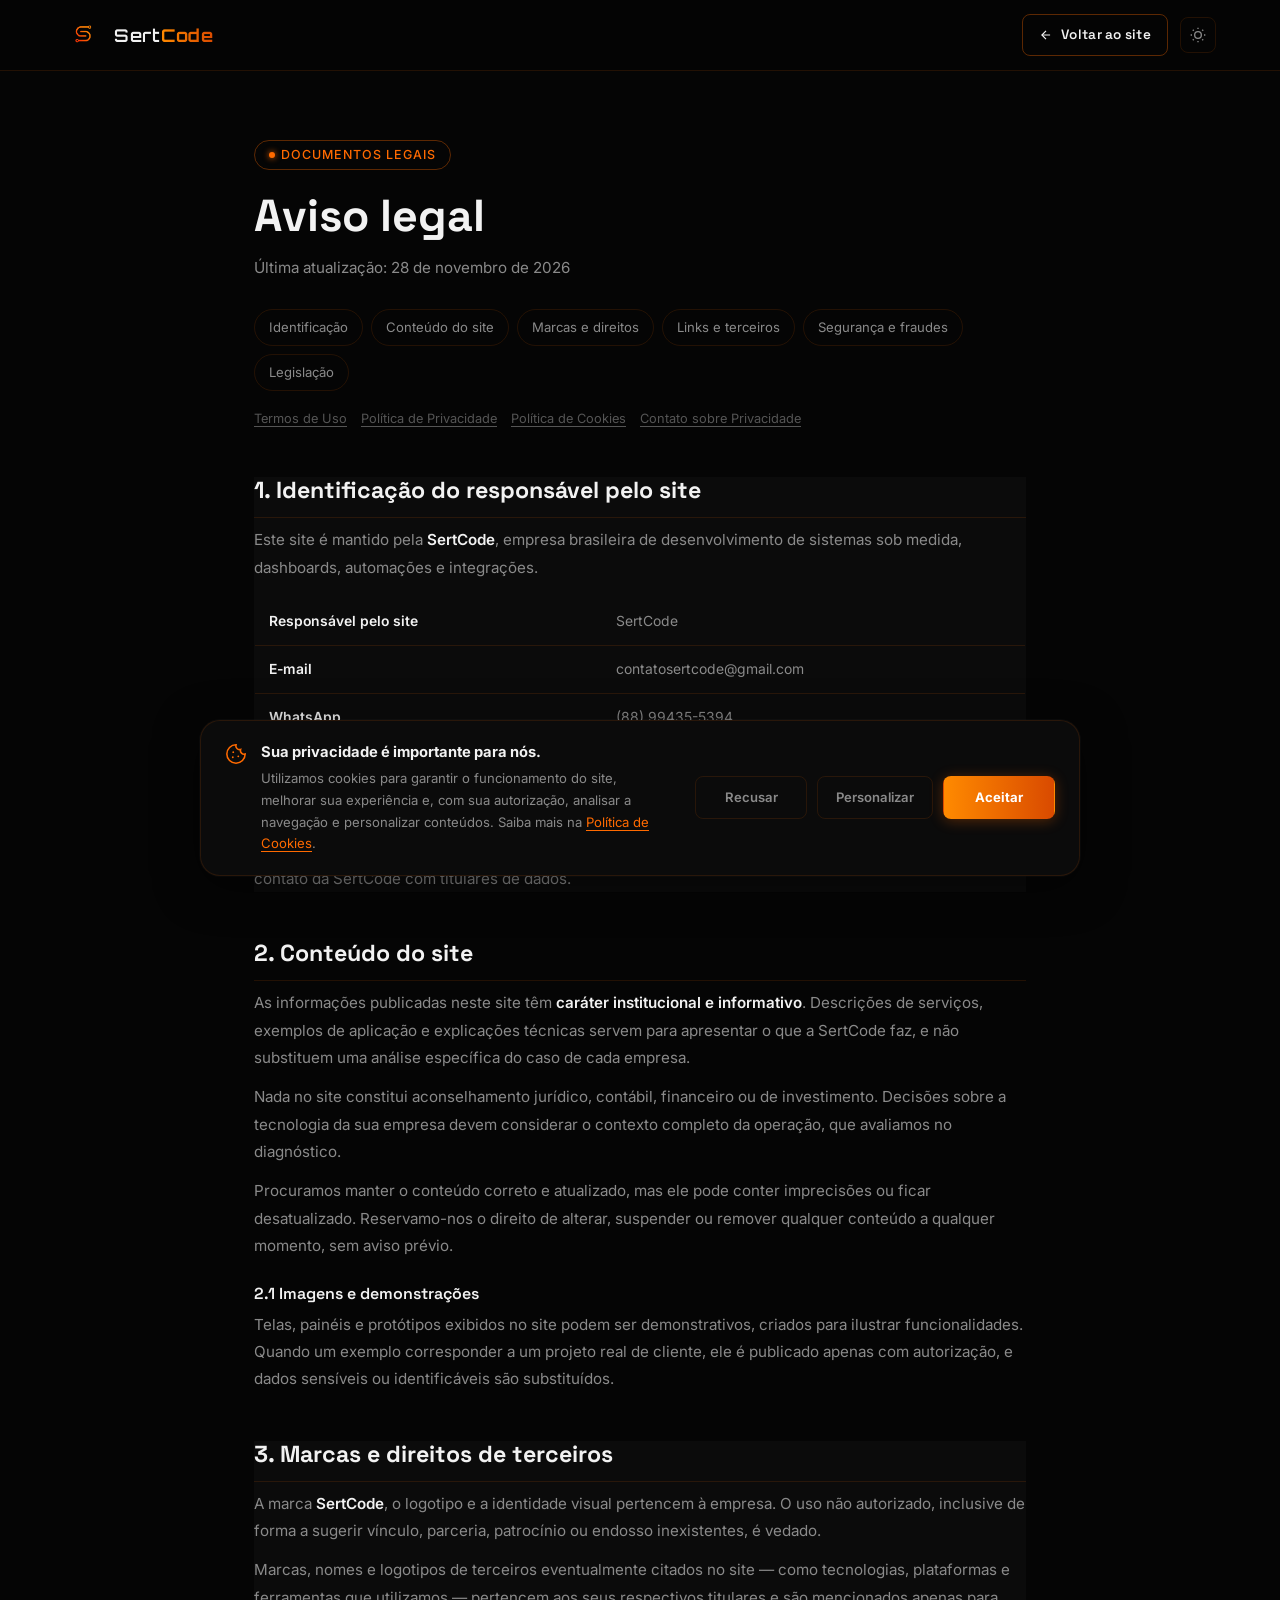
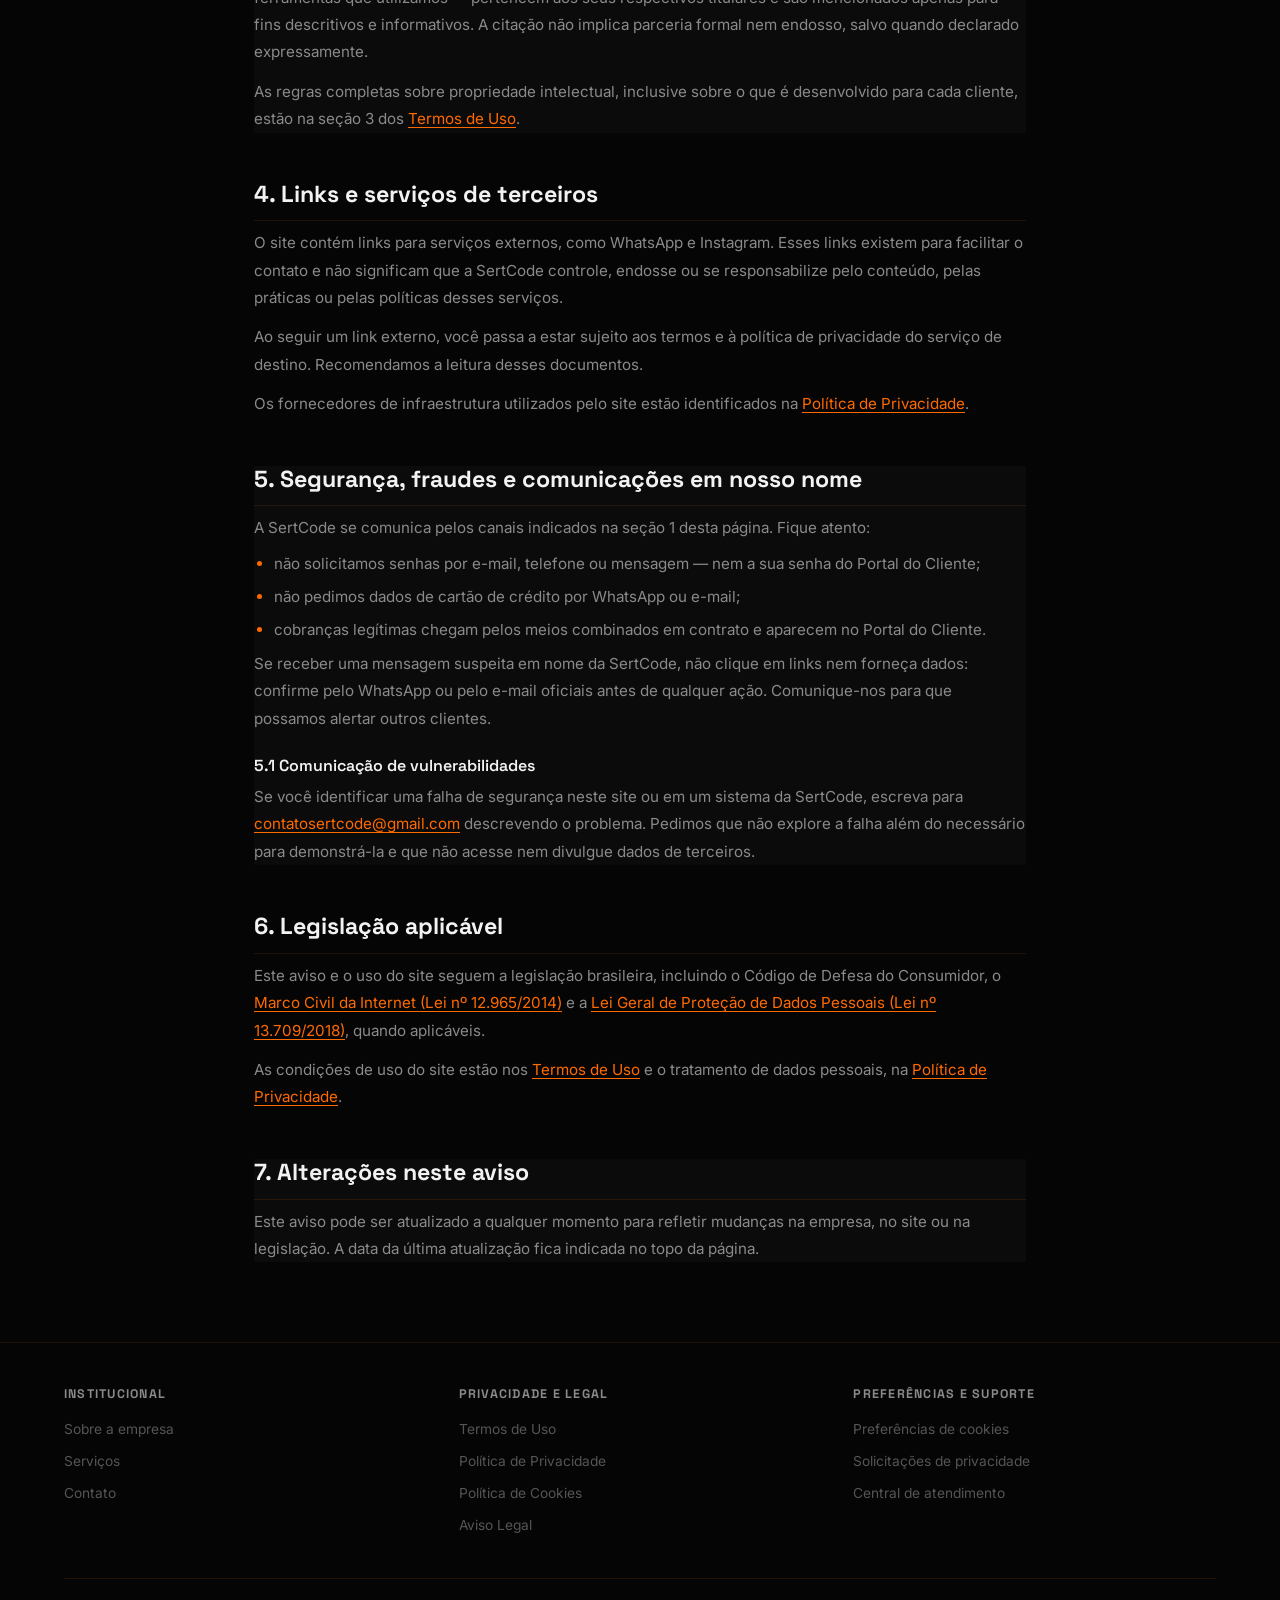
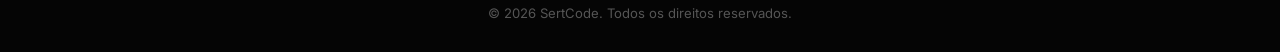
==== commit 4aaeb895: "Aviso legal: identificacao no modelo da SertLink Razao social, CNPJ e endereco ainda nao existem, en" ====
--- a/aviso-legal.html
+++ b/aviso-legal.html
@@ -56,6 +56,7 @@
         <a href="#marcas">Marcas e direitos</a>
         <a href="#terceiros">Links e terceiros</a>
         <a href="#seguranca">Segurança e fraudes</a>
+        <a href="#legislacao">Legislação</a>
       </nav>
       <nav class="legal-irmas" aria-label="Outros documentos">
         <a href="termos.html">Termos de Uso</a>
@@ -69,21 +70,16 @@
       <h2>1. Identificação do responsável pelo site</h2>
       <p>Este site é mantido pela <strong>SertCode</strong>, empresa brasileira de desenvolvimento de sistemas sob medida, dashboards, automações e integrações.</p>
 
-      <!-- ═══════════════════════════════════════════════════════════
-           PREENCHER antes de publicar: razão social, CNPJ e endereço.
-           Esses três dados são a razão de ser desta página — um aviso
-           legal sem eles não identifica ninguém. O Marco Civil da
-           Internet e o Código de Defesa do Consumidor (art. 2º do
-           Decreto 7.962/2013, para quem vende on-line) pedem que o
-           responsável pelo site seja identificável.
-           ═══════════════════════════════════════════════════════════ -->
+      <!-- Identificação pelos canais de contato, como no aviso legal do
+           SertLink. Quando a SertCode tiver razão social, CNPJ e
+           endereço, acrescente três linhas nesta tabela: é o que o
+           Marco Civil e o Decreto 7.962/2013 esperam de quem responde
+           por um site, e o que torna a empresa localizável sem depender
+           de alguém responder a uma mensagem. -->
       <div class="legal-tabela-rolagem">
         <table class="legal-tabela">
           <tbody>
-            <tr><th scope="row">Nome empresarial</th><td>SertCode</td></tr>
-            <tr><th scope="row">Razão social</th><td><em>a preencher</em></td></tr>
-            <tr><th scope="row">CNPJ</th><td><em>a preencher</em></td></tr>
-            <tr><th scope="row">Endereço</th><td><em>a preencher</em></td></tr>
+            <tr><th scope="row">Responsável pelo site</th><td>SertCode</td></tr>
             <tr><th scope="row">E-mail</th><td><a href="mailto:contatosertcode@gmail.com">contatosertcode@gmail.com</a></td></tr>
             <tr><th scope="row">WhatsApp</th><td><a href="https://wa.me/5588994355394" target="_blank" rel="noopener">(88) 99435-5394</a></td></tr>
             <tr><th scope="row">Site</th><td><a href="https://sertcode.com.br">sertcode.com.br</a></td></tr>
@@ -133,8 +129,14 @@
       <p>Se você identificar uma falha de segurança neste site ou em um sistema da SertCode, escreva para <a href="mailto:contatosertcode@gmail.com">contatosertcode@gmail.com</a> descrevendo o problema. Pedimos que não explore a falha além do necessário para demonstrá-la e que não acesse nem divulgue dados de terceiros.</p>
     </section>
 
+    <section id="legislacao">
+      <h2>6. Legislação aplicável</h2>
+      <p>Este aviso e o uso do site seguem a legislação brasileira, incluindo o Código de Defesa do Consumidor, o <a href="https://www.planalto.gov.br/ccivil_03/_ato2011-2014/2014/lei/l12965.htm" target="_blank" rel="noopener">Marco Civil da Internet (Lei nº 12.965/2014)</a> e a <a href="https://www.planalto.gov.br/ccivil_03/_ato2015-2018/2018/lei/l13709.htm" target="_blank" rel="noopener">Lei Geral de Proteção de Dados Pessoais (Lei nº 13.709/2018)</a>, quando aplicáveis.</p>
+      <p>As condições de uso do site estão nos <a href="termos.html">Termos de Uso</a> e o tratamento de dados pessoais, na <a href="privacidade.html">Política de Privacidade</a>.</p>
+    </section>
+
     <section id="alteracoes">
-      <h2>6. Alterações neste aviso</h2>
+      <h2>7. Alterações neste aviso</h2>
       <p>Este aviso pode ser atualizado a qualquer momento para refletir mudanças na empresa, no site ou na legislação. A data da última atualização fica indicada no topo da página.</p>
     </section>
 
